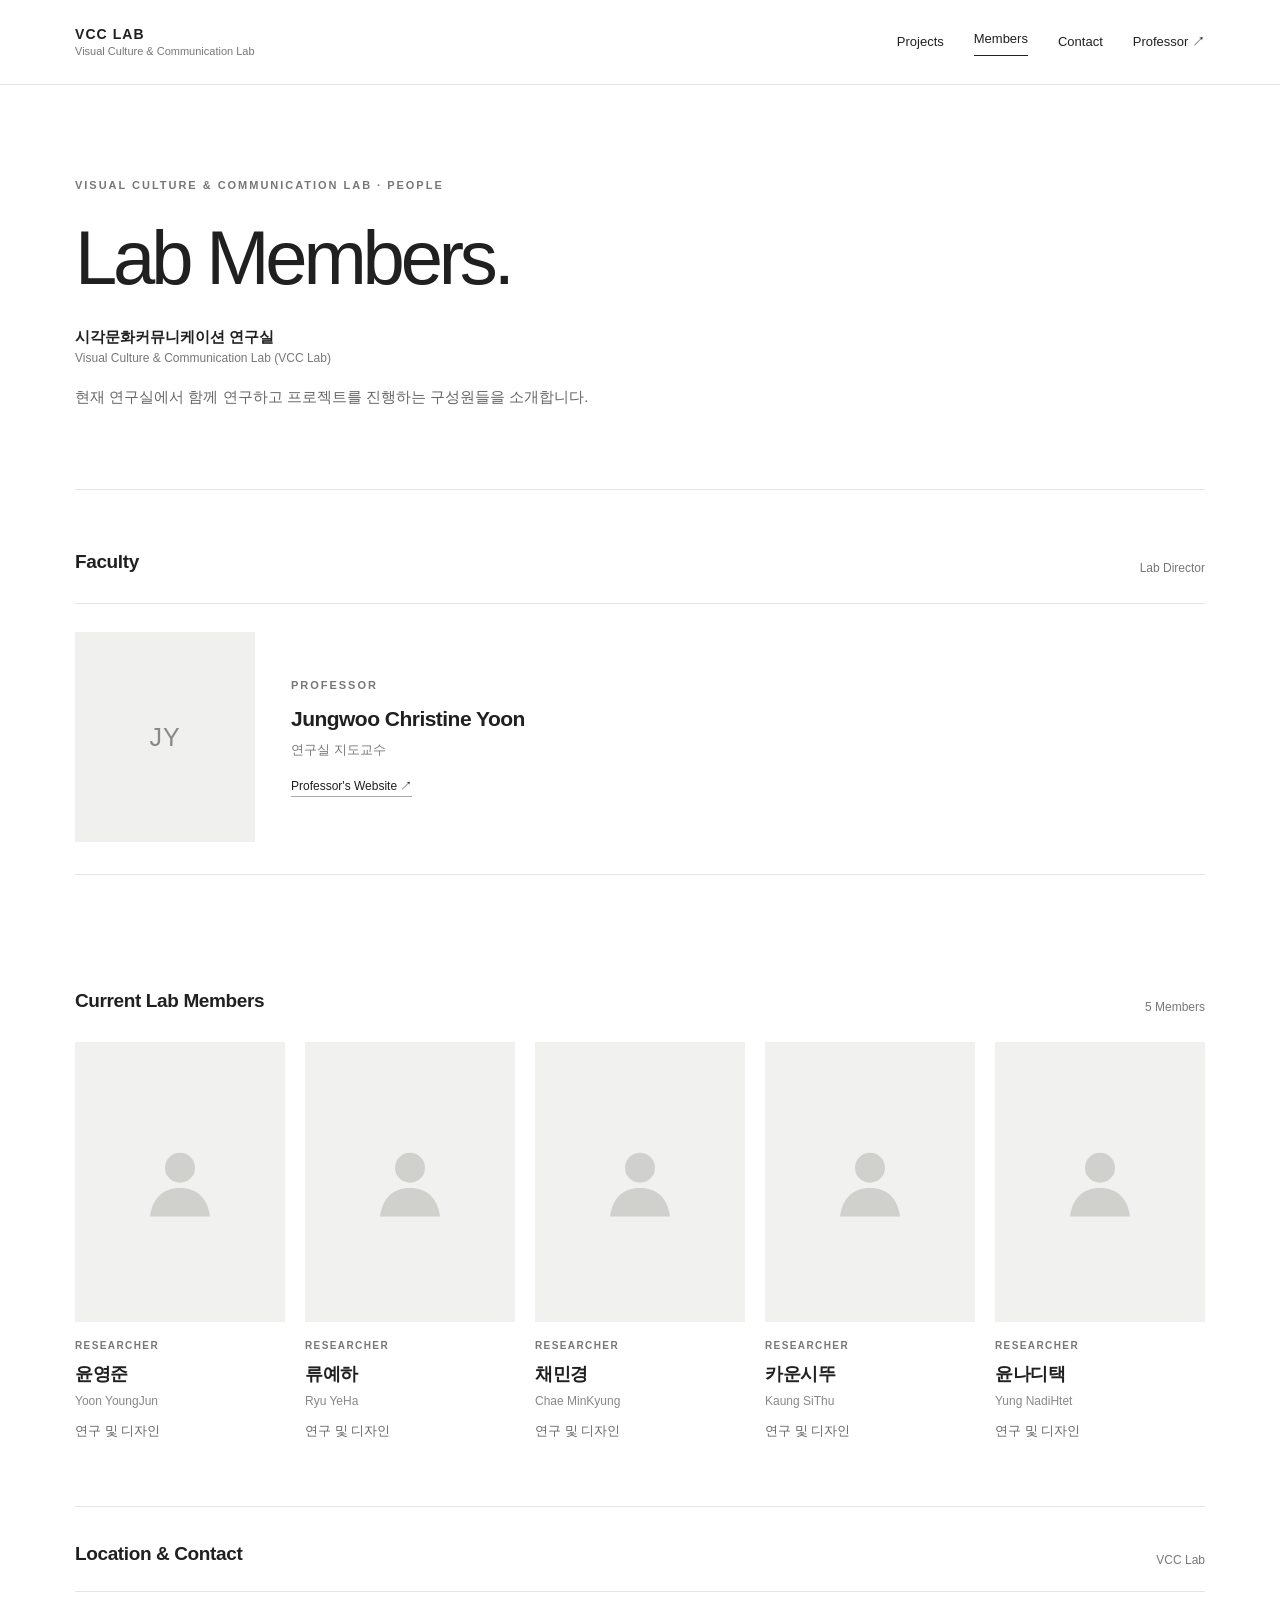
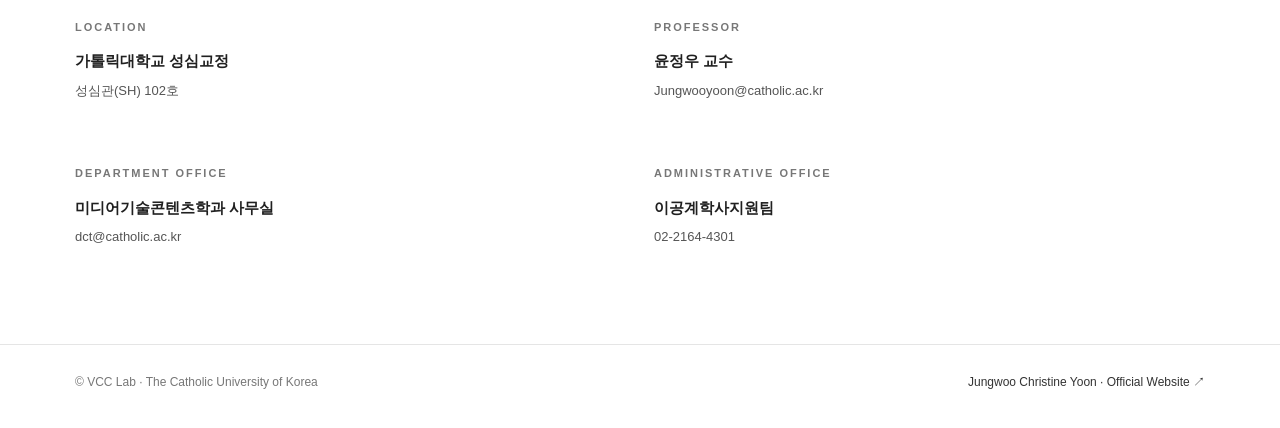
==== members.html @ cda38f99 "Add files via upload" ====
<!doctype html>
<html lang="ko">
<head>
  <meta charset="utf-8">
  <meta name="viewport" content="width=device-width, initial-scale=1">
  <meta name="description" content="시각문화커뮤니케이션 연구실 구성원 소개">
  <title>Members | VCC Lab</title>
  <link rel="stylesheet" href="style.css">
</head>
<body>
<header class="site-header">
  <div class="container header-inner">
    <a class="brand" href="index.html">VCC LAB<small>Visual Culture &amp; Communication Lab</small></a>
    <nav aria-label="주 메뉴">
      <a href="index.html">Projects</a>
      <a href="members.html" class="active" aria-current="page">Members</a>
      <a href="#contact">Contact</a>
      <a href="https://yoonjungwoo.catholic.ac.kr/Home.html" target="_blank" rel="noopener noreferrer">Professor ↗</a>
    </nav>
  </div>
</header>
<main class="container">
  <section class="hero members-hero">
    <div class="eyebrow">Visual Culture &amp; Communication Lab · People</div>
    <h1>Lab Members.</h1><p class="lab-name">시각문화커뮤니케이션 연구실 <span>Visual Culture &amp; Communication Lab (VCC Lab)</span></p>
    <p>현재 연구실에서 함께 연구하고 프로젝트를 진행하는 구성원들을 소개합니다.</p>
  </section>
  <section class="members-section" aria-labelledby="faculty-heading">
    <div class="section-head members-heading"><h2 id="faculty-heading">Faculty</h2><span>Lab Director</span></div>
    <div class="faculty-profile">
      <div class="faculty-avatar" aria-hidden="true"><span>JY</span><img src="images/members/professor-yoon.jpg" alt="" onerror="this.style.display='none'" /></div>
      <div>
        <div class="kicker">Professor</div>
        <h3>Jungwoo Christine Yoon</h3>
        <p>연구실 지도교수</p>
        <a class="text-link" href="https://yoonjungwoo.catholic.ac.kr/Home.html" target="_blank" rel="noopener noreferrer">Professor's Website ↗</a>
      </div>
    </div>
  </section>
  <section class="members-section" aria-labelledby="team-heading">
    <div class="section-head members-heading"><h2 id="team-heading">Current Lab Members</h2><span id="member-count">Members</span></div>
    <div class="member-grid" id="member-grid" aria-live="polite"></div>
  </section>

<section class="contact-section" id="contact" aria-labelledby="contact-heading">
  <div class="section-head contact-heading"><h2 id="contact-heading">Location &amp; Contact</h2><span>VCC Lab</span></div>
  <div class="contact-grid">
   <div class="contact-item">
  <div class="kicker">LOCATION</div>
  <h3>가톨릭대학교 성심교정</h3>
  <p>성심관(SH) 102호</p>
</div>

<div class="contact-item">
  <div class="kicker">PROFESSOR</div>
  <h3>윤정우 교수</h3>
  <p>
    <a href="mailto:Jungwooyoon@catholic.ac.kr">
      Jungwooyoon@catholic.ac.kr
    </a>
  </p>
</div>

<div class="contact-item">
  <div class="kicker">DEPARTMENT OFFICE</div>
  <h3>미디어기술콘텐츠학과 사무실</h3>
  <p>
    <a href="mailto:dct@catholic.ac.kr">
      dct@catholic.ac.kr
    </a>
  </p>
</div>

<div class="contact-item">
  <div class="kicker">ADMINISTRATIVE OFFICE</div>
  <h3>이공계학사지원팀</h3>
  <p>
    <a href="tel:02-2164-4301">
      02-2164-4301
    </a>
  </p>
</div>
  </div>
</section>
</main>
<footer><div class="container footer-inner"><span>© VCC Lab · The Catholic University of Korea</span><a href="https://yoonjungwoo.catholic.ac.kr/Home.html" target="_blank" rel="noopener noreferrer">Jungwoo Christine Yoon · Official Website ↗</a></div></footer>
<script src="members.js"></script>
</body>
</html>
---- style.css ----
:root{--ink:#202020;--muted:#777;--line:#e5e5e5;--page:#fff;--accent:#242424}*{box-sizing:border-box}html{scroll-behavior:smooth}body{margin:0;background:var(--page);color:var(--ink);font-family:Arial,'Apple SD Gothic Neo','Malgun Gothic',sans-serif;font-size:15px;line-height:1.7}a{color:inherit;text-decoration:none}a:hover{opacity:.65}.container{width:min(1130px,calc(100% - 64px));margin:auto}.site-header{border-bottom:1px solid var(--line)}.header-inner{min-height:84px;display:flex;align-items:center;justify-content:space-between;gap:20px}.brand{font-size:14px;font-weight:700;letter-spacing:.075em;line-height:1.4}.brand small{display:block;font-weight:400;letter-spacing:0;color:var(--muted);font-size:11px}nav{display:flex;gap:30px;align-items:center}nav a{font-size:13px}nav a.active{border-bottom:1px solid var(--ink);padding-bottom:4px}.hero{padding:91px 0 72px;border-bottom:1px solid var(--line)}.eyebrow,.kicker{font-size:11px;font-weight:600;letter-spacing:.18em;color:var(--muted);text-transform:uppercase}.hero h1{font-size:clamp(44px,6.2vw,76px);font-weight:500;line-height:1.17;letter-spacing:-.055em;margin:19px 0 22px}.hero p{max-width:590px;color:#666;font-size:15px}.section-head{display:flex;justify-content:space-between;align-items:end;gap:20px;margin:60px 0 24px}.section-head h2{font-size:19px;font-weight:600;margin:0;letter-spacing:-.02em}.section-head span{font-size:12px;color:var(--muted)}.gallery{display:grid;grid-template-columns:repeat(2,minmax(0,1fr));gap:46px 26px;margin-bottom:100px}.project{min-width:0}.project-image{width:100%;aspect-ratio:1.6;background:#ededeb;border:0;display:grid;place-items:center;overflow:hidden;cursor:pointer;padding:0;text-align:left;position:relative}.project-image img{width:100%;height:100%;object-fit:cover;display:block;transition:transform .35s}.project-image:hover img{transform:scale(1.035)}.placeholder{background:linear-gradient(145deg,#eee,#dadad6);width:100%;height:100%;display:flex;align-items:center;justify-content:center;color:#888;font-size:11px;letter-spacing:.2em}.project-title-line{display:flex;justify-content:space-between;gap:20px;align-items:baseline;margin-top:16px}.project h3{font-weight:600;letter-spacing:-.015em;font-size:17px;margin:0}.project .year{font-size:12px;color:#999}.project p{font-size:13px;color:#777;margin:5px 0 0}.project .more{font-size:12px;border-bottom:1px solid #aaa;padding:0 0 2px;background:transparent;cursor:pointer;color:var(--ink);margin-top:12px}.details{display:none;border-top:1px solid var(--line);margin-top:15px;padding-top:15px;font-size:13px;color:#666}.project.open .details{display:block}.details strong{color:#333}.people{padding:15px 0 100px}.member-group{border-top:1px solid var(--line);padding:29px 0;display:grid;grid-template-columns:220px 1fr;gap:20px}.member-group h2{font-size:15px;font-weight:600;margin:0}.member-group .meta{font-size:12px;color:#888}.member-list{margin:0;padding:0;list-style:none}.member-list li{padding:0 0 15px;display:flex;justify-content:space-between;gap:20px;border-bottom:1px solid #f1f1f1;margin-bottom:15px}.member-list li:last-child{border:0}.member-list em{font-style:normal;color:#999;font-size:12px}.note{font-size:12px;color:#8b8b8b}footer{border-top:1px solid var(--line);padding:27px 0 35px;color:#777;font-size:12px}.footer-inner{display:flex;align-items:center;justify-content:space-between;gap:20px}.footer-inner a{color:#333}.mobile-note{display:none}@media(max-width:700px){.container{width:calc(100% - 36px)}.header-inner{min-height:80px;align-items:start;padding:22px 0;flex-direction:column;gap:12px}nav{gap:21px;flex-wrap:wrap}.hero{padding:68px 0 52px}.hero h1{font-size:48px}.gallery{grid-template-columns:1fr;gap:37px}.section-head{margin-top:45px}.member-group{grid-template-columns:1fr;gap:18px}.footer-inner{align-items:start;flex-direction:column;gap:8px}}

/* Members: 현재 연구실 구성원 프로필 갤러리 */
.members-hero{padding-bottom:64px}
.members-section{padding-bottom:54px}
.members-heading{margin:56px 0 25px}
.faculty-profile{display:flex;align-items:center;gap:28px;padding:26px 0 36px;border-top:1px solid var(--line);border-bottom:1px solid var(--line)}
.faculty-avatar{width:112px;aspect-ratio:1;display:grid;place-items:center;flex-shrink:0;background:#f0f0ee;color:#898989;font-size:25px;letter-spacing:.04em;position:relative;overflow:hidden}
.faculty-avatar img{position:absolute;inset:0;width:100%;height:100%;object-fit:cover;display:block}
.faculty-profile h3{font-weight:600;font-size:21px;margin:6px 0 0;letter-spacing:-.025em}
.faculty-profile p{margin:2px 0 11px;color:#777;font-size:13px}
.text-link{font-size:12px;border-bottom:1px solid #aaa;padding-bottom:3px}
.member-grid{display:grid;grid-template-columns:repeat(3,minmax(0,1fr));gap:36px 25px}
.member-card{min-width:0}
.member-portrait{width:100%;aspect-ratio:4/4.6;background:#f1f1ef;overflow:hidden;display:grid;place-items:center;color:#c5c5c2}
.member-portrait img{width:100%;height:100%;object-fit:cover;display:block}
.avatar-placeholder{display:grid;place-items:center;color:#d0d0cc}
.member-card-info{padding-top:15px}
.member-role{font-size:10px;color:#777;letter-spacing:.14em;text-transform:uppercase;margin:0 0 5px;font-weight:600}
.member-card h3{font-size:18px;font-weight:600;letter-spacing:-.02em;margin:0}
.member-english{font-size:12px;color:#888;margin:1px 0 9px}
.member-field{font-size:13px;color:#666;margin:6px 0 0}
.member-email{display:inline-block;font-size:12px;margin-top:8px;border-bottom:1px solid #aaa;overflow-wrap:anywhere}
.members-section .note{margin-top:30px}
@media(max-width:850px){.member-grid{grid-template-columns:repeat(2,minmax(0,1fr))}}
@media(max-width:520px){.member-grid{grid-template-columns:repeat(2,minmax(0,1fr));gap:28px 14px}.member-card h3{font-size:16px}.member-portrait{aspect-ratio:4/5}.faculty-avatar{width:86px}.faculty-profile{gap:18px}.faculty-profile h3{font-size:17px}}

/* VCC Lab branding and compact location/contact block */
.lab-name{color:var(--ink)!important;font-size:15px!important;font-weight:600;margin:4px 0 14px!important;line-height:1.65}
.lab-name span{display:block;color:var(--muted);font-size:12px;font-weight:400}
.contact-section{margin:10px 0 88px;border-top:1px solid var(--line)}
.contact-heading{margin:31px 0 20px}
.contact-grid{display:grid;grid-template-columns:repeat(2,minmax(0,1fr));gap:28px;border-top:1px solid var(--line)}
.contact-item{padding:26px 0 8px}
.contact-item h3{font-size:15px;font-weight:600;margin:12px 0 6px}
.contact-item p{font-size:13px;color:#555;margin:0}
.contact-item .contact-sub{font-size:12px;color:#999;margin-top:5px}
@media(max-width:700px){.contact-grid{grid-template-columns:1fr;gap:0}.contact-item{border-bottom:1px solid var(--line);padding:22px 0}.contact-section{margin-bottom:58px}nav{gap:16px}.brand{letter-spacing:.055em}}

/* VCC Lab 구성원 프로필 크기 조정 */

/* PC: 구성원 5명 한 줄 배치 */
.member-grid {
  display: grid;
  grid-template-columns: repeat(5, minmax(0, 1fr));
  gap: 20px;
}

/* 사진 비율 통일 */
.member-portrait {
  width: 100%;
  aspect-ratio: 3 / 4;
  overflow: hidden;
}

.member-portrait img {
  width: 100%;
  height: 100%;
  object-fit: cover;
  object-position: center top;
}

/* 태블릿: 3열 */
@media (max-width: 1000px) {
  .member-grid {
    grid-template-columns: repeat(3, minmax(0, 1fr));
  }
}

/* 모바일: 2열 */
@media (max-width: 600px) {
  .member-grid {
    grid-template-columns: repeat(2, minmax(0, 1fr));
    gap: 14px;
  }
}

/* ============================
   VCC Lab 프로필 및 여백 조정
   ============================ */

/* 교수님 프로필 사진 크기 확대 */
.faculty-avatar {
  width: 180px;
  height: 210px;
  flex-shrink: 0;
}

.faculty-avatar img {
  width: 100%;
  height: 100%;
  object-fit: cover;
  object-position: center top;
}

/* 교수님 소개 영역 여백 */
.faculty-profile {
  gap: 36px;
  padding-top: 28px;
  padding-bottom: 32px;
}

/* 교수님과 구성원 사이 여백 축소 */
.faculty-section {
  margin-bottom: 32px;
}

.members-section {
  margin-top: 0;
}

/* 모바일 화면 조정 */
@media (max-width: 600px) {
  .faculty-avatar {
    width: 120px;
    height: 150px;
  }

  .faculty-profile {
    gap: 20px;
    padding-top: 20px;
    padding-bottom: 24px;
  }
}
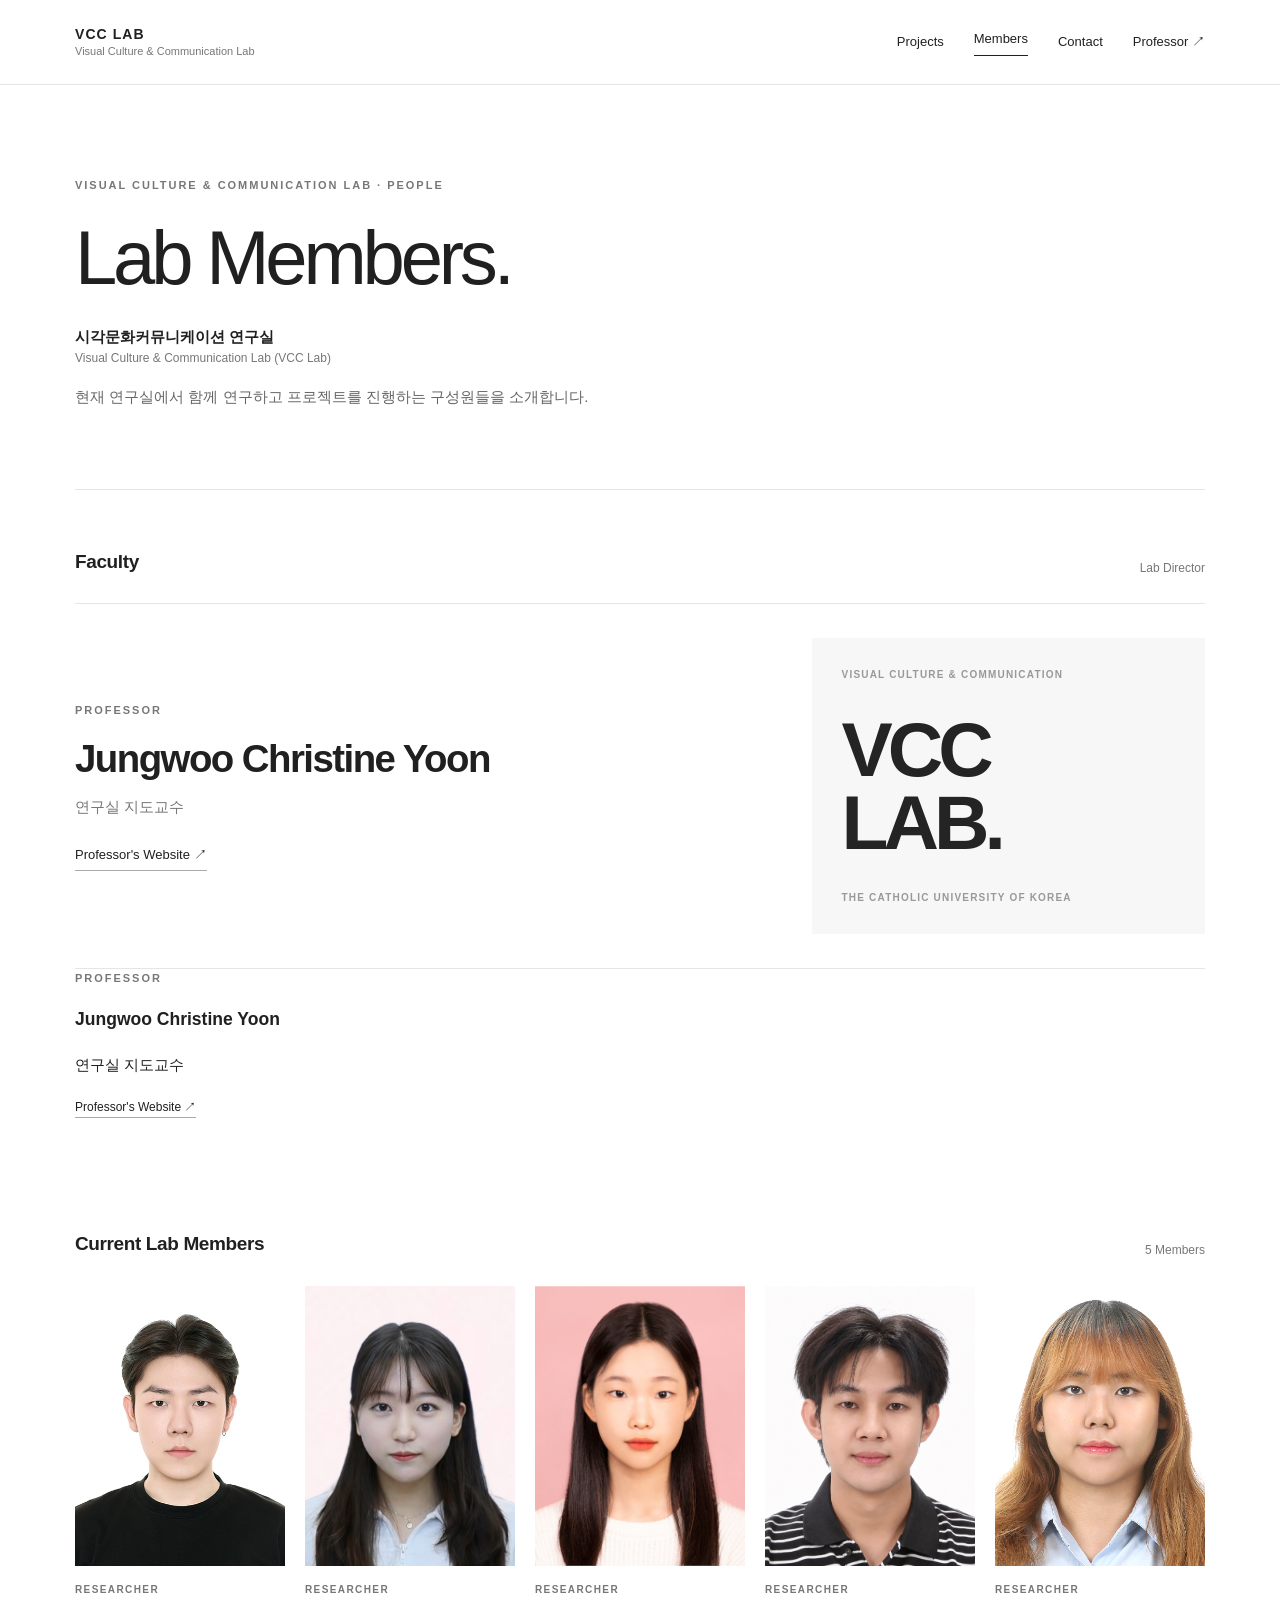
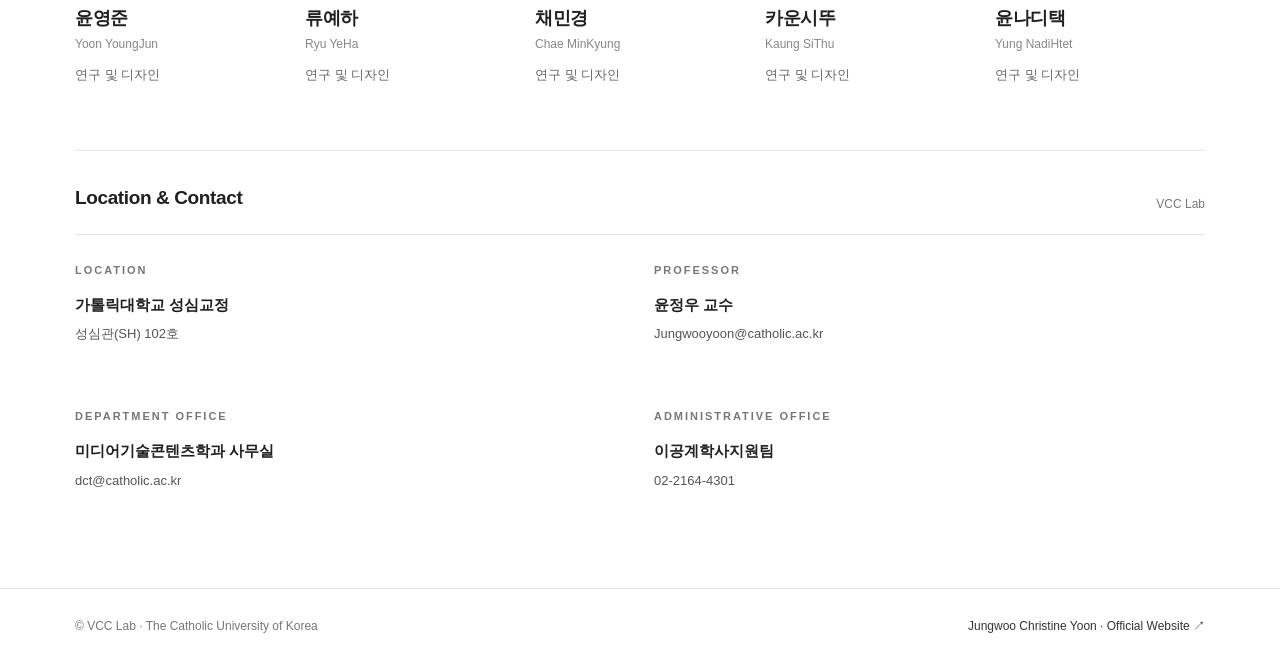
==== commit b5fbac87: "Add files via upload Update faculty section design" ====
--- a/members.html
+++ b/members.html
@@ -27,8 +27,44 @@
   </section>
   <section class="members-section" aria-labelledby="faculty-heading">
     <div class="section-head members-heading"><h2 id="faculty-heading">Faculty</h2><span>Lab Director</span></div>
-    <div class="faculty-profile">
-      <div class="faculty-avatar" aria-hidden="true"><span>JY</span><img src="images/members/professor-yoon.jpg" alt="" onerror="this.style.display='none'" /></div>
+    
+<div class="faculty-profile faculty-text-layout">
+
+  <!-- 교수님 정보 -->
+  <div class="faculty-info">
+    <div class="kicker">Professor</div>
+
+    <h3>Jungwoo Christine Yoon</h3>
+
+    <p>연구실 지도교수</p>
+
+    <a
+      class="text-link"
+      href="https://yoonjungwoo.catholic.ac.kr/Home.html"
+      target="_blank"
+      rel="noopener noreferrer"
+    >
+      Professor's Website ↗
+    </a>
+  </div>
+
+  <!-- 사진 대신 연구실 타이포그래피 -->
+  <div class="faculty-lab-mark" aria-label="VCC Lab">
+    <span class="faculty-mark-top">
+      VISUAL CULTURE &amp; COMMUNICATION
+    </span>
+
+    <div class="faculty-mark-title">
+      VCC<br>LAB.
+    </div>
+
+    <span class="faculty-mark-bottom">
+      THE CATHOLIC UNIVERSITY OF KOREA
+    </span>
+  </div>
+
+</div>
+
       <div>
         <div class="kicker">Professor</div>
         <h3>Jungwoo Christine Yoon</h3>
--- a/style.css
+++ b/style.css
@@ -122,3 +122,91 @@
     padding-bottom: 24px;
   }
 }
+
+/* ===============================
+   VCC LAB - PHOTO FREE FACULTY
+   =============================== */
+
+.faculty-text-layout {
+  display: grid;
+  grid-template-columns: minmax(0, 1.4fr) minmax(250px, 0.8fr);
+  align-items: stretch;
+  gap: 48px;
+  padding: 34px 0;
+}
+
+/* 교수님 소개 */
+.faculty-info {
+  display: flex;
+  flex-direction: column;
+  align-items: flex-start;
+  justify-content: center;
+  padding: 26px 0;
+}
+
+.faculty-text-layout .faculty-info h3 {
+  font-size: clamp(28px, 3vw, 40px);
+  font-weight: 600;
+  letter-spacing: -0.04em;
+  line-height: 1.2;
+  margin: 16px 0 12px;
+}
+
+.faculty-text-layout .faculty-info p {
+  font-size: 15px;
+  color: #777;
+  margin: 0 0 25px;
+}
+
+.faculty-text-layout .text-link {
+  font-size: 13px;
+}
+
+/* 우측 연구실 타이포그래피 */
+.faculty-lab-mark {
+  display: flex;
+  flex-direction: column;
+  justify-content: space-between;
+  min-height: 270px;
+  padding: 28px 30px;
+  background: #f7f7f7;
+}
+
+.faculty-mark-top,
+.faculty-mark-bottom {
+  font-size: 10px;
+  font-weight: 600;
+  letter-spacing: 0.12em;
+  color: #999;
+}
+
+.faculty-mark-title {
+  font-size: clamp(50px, 6vw, 88px);
+  font-weight: 600;
+  line-height: 0.95;
+  letter-spacing: -0.065em;
+  color: #242424;
+  margin: 30px 0;
+}
+
+/* 모바일 */
+@media (max-width: 700px) {
+  .faculty-text-layout {
+    grid-template-columns: 1fr;
+    gap: 18px;
+    padding: 24px 0;
+  }
+
+  .faculty-info {
+    padding: 12px 0 20px;
+  }
+
+  .faculty-lab-mark {
+    min-height: 210px;
+    padding: 24px;
+  }
+
+  .faculty-mark-title {
+    font-size: 62px;
+  }
+}
